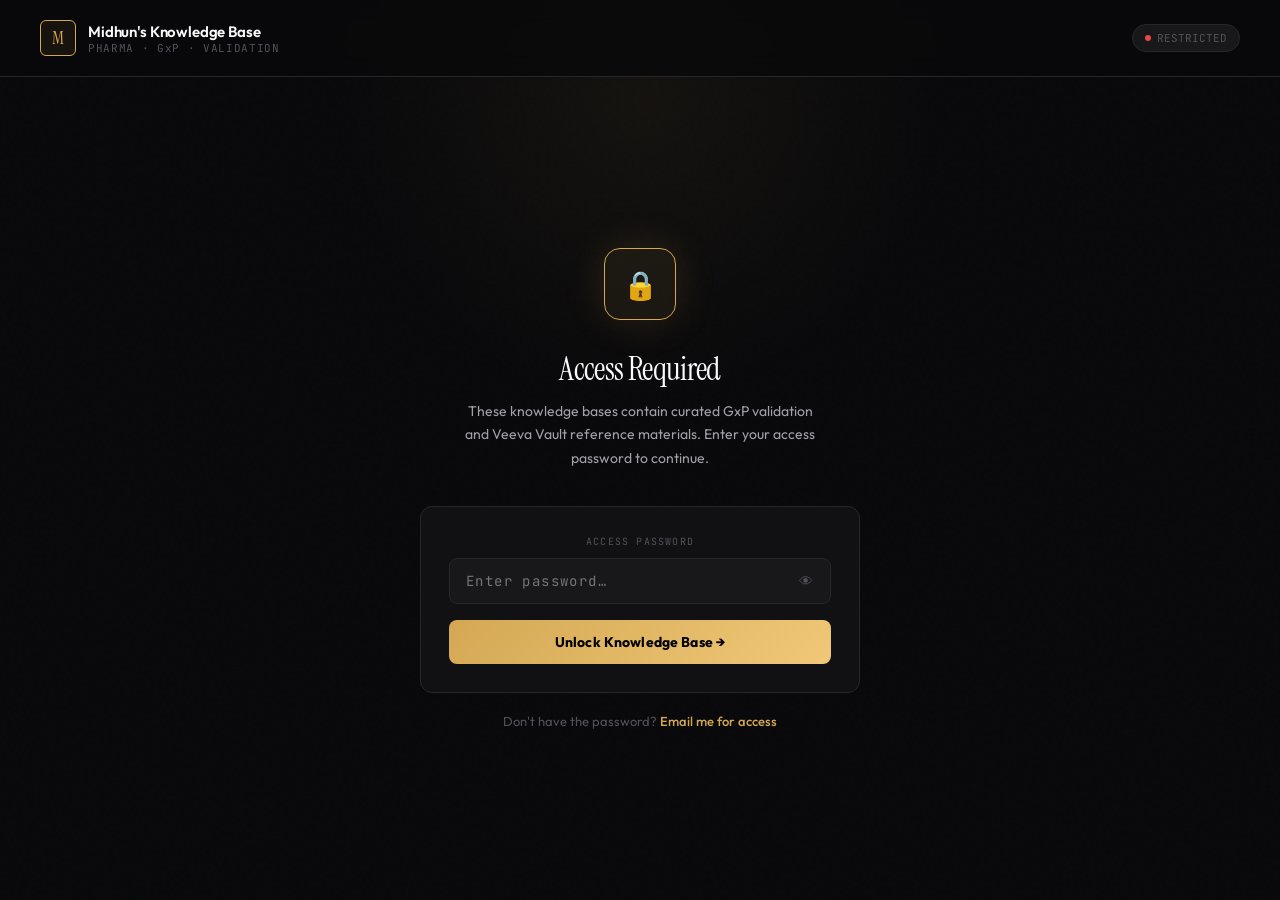
==== kb/index.html @ 3882cb17 "Add password-protected GxP Knowledge Base section" ====
<!DOCTYPE html>
<html lang="en">
<head>
<meta charset="UTF-8">
<meta name="viewport" content="width=device-width, initial-scale=1.0">
<title>Midhun's Knowledge Base</title>
<style>
  @import url('https://fonts.googleapis.com/css2?family=Instrument+Serif:ital@0;1&family=Outfit:wght@300;400;500;600;700&family=JetBrains+Mono:wght@300;400;500&display=swap');

  /* ─── TOKENS ─── */
  :root {
    --bg:        #09090b;
    --surface:   #111113;
    --surface2:  #18181b;
    --surface3:  #1f1f24;
    --border:    #27272a;
    --border2:   #3f3f46;
    --text:      #fafafa;
    --text2:     #a1a1aa;
    --text3:     #52525b;
    --gold:      #d4a853;
    --gold2:     #f0c878;
    --gold-bg:   rgba(212,168,83,0.07);
    --gold-glow: rgba(212,168,83,0.15);
    --red:       #ef4444;
    --green:     #22c55e;
    --r: 8px;
  }

  * { margin:0; padding:0; box-sizing:border-box; }

  html, body {
    min-height: 100vh;
    background: var(--bg);
    color: var(--text);
    font-family: 'Outfit', sans-serif;
  }

  /* ═══════════════════════════════
     NOISE OVERLAY
  ═══════════════════════════════ */
  body::before {
    content: '';
    position: fixed; inset: 0;
    background-image: url("data:image/svg+xml,%3Csvg viewBox='0 0 256 256' xmlns='http://www.w3.org/2000/svg'%3E%3Cfilter id='n'%3E%3CfeTurbulence type='fractalNoise' baseFrequency='0.9' numOctaves='4' stitchTiles='stitch'/%3E%3C/filter%3E%3Crect width='100%25' height='100%25' filter='url(%23n)' opacity='0.03'/%3E%3C/svg%3E");
    pointer-events: none;
    z-index: 0;
    opacity: 0.4;
  }

  /* ═══════════════════════════════
     RADIAL GLOW
  ═══════════════════════════════ */
  .glow-orb {
    position: fixed;
    width: 600px; height: 600px;
    border-radius: 50%;
    background: radial-gradient(circle, rgba(212,168,83,0.06) 0%, transparent 70%);
    top: -200px; left: 50%;
    transform: translateX(-50%);
    pointer-events: none;
    z-index: 0;
  }

  /* ═══════════════════════════════
     LAYOUT WRAPPER
  ═══════════════════════════════ */
  .page {
    position: relative;
    z-index: 1;
    min-height: 100vh;
    display: flex;
    flex-direction: column;
  }

  /* ═══════════════════════════════
     HEADER
  ═══════════════════════════════ */
  header {
    border-bottom: 1px solid var(--border);
    padding: 20px 40px;
    display: flex;
    align-items: center;
    justify-content: space-between;
    background: rgba(9,9,11,0.8);
    backdrop-filter: blur(12px);
    position: sticky; top: 0;
    z-index: 50;
  }

  .logo {
    display: flex;
    align-items: center;
    gap: 12px;
  }

  .logo-mark {
    width: 36px; height: 36px;
    border: 1.5px solid var(--gold);
    border-radius: 6px;
    display: flex;
    align-items: center;
    justify-content: center;
    font-family: 'Instrument Serif', serif;
    font-size: 18px;
    color: var(--gold);
    background: var(--gold-bg);
  }

  .logo-text {
    font-size: 15px;
    font-weight: 600;
    color: var(--text);
    letter-spacing: -0.01em;
  }

  .logo-sub {
    font-size: 11px;
    color: var(--text3);
    font-family: 'JetBrains Mono', monospace;
    letter-spacing: 0.06em;
  }

  .header-badge {
    display: flex;
    align-items: center;
    gap: 6px;
    font-family: 'JetBrains Mono', monospace;
    font-size: 11px;
    color: var(--text3);
    background: var(--surface2);
    border: 1px solid var(--border);
    padding: 6px 12px;
    border-radius: 99px;
  }

  .lock-dot {
    width: 6px; height: 6px;
    border-radius: 50%;
    background: var(--red);
    transition: background 0.3s;
  }

  .lock-dot.unlocked { background: var(--green); }

  /* ═══════════════════════════════
     HERO / LOCK GATE
  ═══════════════════════════════ */
  .gate-wrapper {
    flex: 1;
    display: flex;
    flex-direction: column;
    align-items: center;
    justify-content: center;
    padding: 60px 24px;
  }

  /* ─── LOCK GATE (shown when locked) ─── */
  #lockGate {
    display: flex;
    flex-direction: column;
    align-items: center;
    text-align: center;
    max-width: 440px;
    width: 100%;
    animation: fadeIn 0.5s ease both;
  }

  @keyframes fadeIn {
    from { opacity:0; transform: translateY(16px); }
    to   { opacity:1; transform: translateY(0); }
  }

  .lock-icon {
    width: 72px; height: 72px;
    border: 1.5px solid var(--gold);
    border-radius: 16px;
    background: var(--gold-bg);
    display: flex;
    align-items: center;
    justify-content: center;
    font-size: 28px;
    margin-bottom: 28px;
    box-shadow: 0 0 40px var(--gold-glow);
    animation: pulse 3s ease-in-out infinite;
  }

  @keyframes pulse {
    0%,100% { box-shadow: 0 0 30px var(--gold-glow); }
    50%      { box-shadow: 0 0 60px rgba(212,168,83,0.25); }
  }

  .gate-title {
    font-family: 'Instrument Serif', serif;
    font-size: 32px;
    font-weight: 400;
    letter-spacing: -0.02em;
    margin-bottom: 10px;
    color: var(--text);
  }

  .gate-subtitle {
    font-size: 14px;
    color: var(--text2);
    line-height: 1.65;
    margin-bottom: 36px;
    max-width: 360px;
  }

  /* ─── Password form ─── */
  .pw-form {
    width: 100%;
    background: var(--surface);
    border: 1px solid var(--border);
    border-radius: 12px;
    padding: 28px;
    display: flex;
    flex-direction: column;
    gap: 16px;
  }

  .pw-label {
    font-family: 'JetBrains Mono', monospace;
    font-size: 10px;
    letter-spacing: 0.12em;
    color: var(--text3);
    text-transform: uppercase;
    margin-bottom: -6px;
  }

  .pw-input-wrap {
    position: relative;
    display: flex;
    align-items: center;
  }

  .pw-input {
    width: 100%;
    background: var(--surface2);
    border: 1.5px solid var(--border);
    border-radius: 8px;
    padding: 13px 48px 13px 16px;
    color: var(--text);
    font-family: 'JetBrains Mono', monospace;
    font-size: 14px;
    letter-spacing: 0.1em;
    outline: none;
    transition: border-color 0.2s, box-shadow 0.2s;
  }

  .pw-input:focus {
    border-color: var(--gold);
    box-shadow: 0 0 0 3px rgba(212,168,83,0.1);
  }

  .pw-input.error {
    border-color: var(--red);
    box-shadow: 0 0 0 3px rgba(239,68,68,0.1);
    animation: shake 0.4s ease;
  }

  @keyframes shake {
    0%,100% { transform: translateX(0); }
    20%      { transform: translateX(-6px); }
    40%      { transform: translateX(6px); }
    60%      { transform: translateX(-4px); }
    80%      { transform: translateX(4px); }
  }

  .pw-toggle {
    position: absolute;
    right: 14px;
    background: none;
    border: none;
    color: var(--text3);
    cursor: pointer;
    font-size: 14px;
    transition: color 0.15s;
    padding: 4px;
  }
  .pw-toggle:hover { color: var(--text2); }

  .pw-error-msg {
    font-size: 12.5px;
    color: var(--red);
    display: none;
    align-items: center;
    gap: 6px;
  }
  .pw-error-msg.show { display: flex; }

  .btn-unlock {
    background: linear-gradient(135deg, var(--gold), var(--gold2));
    color: #000;
    border: none;
    border-radius: 8px;
    padding: 13px 20px;
    font-family: 'Outfit', sans-serif;
    font-size: 14px;
    font-weight: 700;
    cursor: pointer;
    transition: opacity 0.15s, transform 0.15s;
    letter-spacing: 0.01em;
  }

  .btn-unlock:hover { opacity: 0.92; transform: translateY(-1px); }
  .btn-unlock:active { transform: translateY(0); }

  .access-request {
    text-align: center;
    margin-top: 20px;
    font-size: 13px;
    color: var(--text3);
  }

  .access-request a {
    color: var(--gold);
    text-decoration: none;
    font-weight: 500;
    transition: color 0.15s;
  }
  .access-request a:hover { color: var(--gold2); }

  /* ═══════════════════════════════
     KB CONTENT (shown when unlocked)
  ═══════════════════════════════ */
  #kbContent {
    display: none;
    width: 100%;
    max-width: 900px;
    margin: 0 auto;
    padding: 60px 24px 80px;
    animation: fadeIn 0.5s ease both;
  }

  .kb-header {
    text-align: center;
    margin-bottom: 56px;
  }

  .kb-eyebrow {
    font-family: 'JetBrains Mono', monospace;
    font-size: 10px;
    letter-spacing: 0.18em;
    color: var(--gold);
    text-transform: uppercase;
    margin-bottom: 12px;
  }

  .kb-title {
    font-family: 'Instrument Serif', serif;
    font-size: 40px;
    font-weight: 400;
    letter-spacing: -0.03em;
    color: var(--text);
    margin-bottom: 14px;
    line-height: 1.1;
  }

  .kb-desc {
    font-size: 15px;
    color: var(--text2);
    max-width: 520px;
    margin: 0 auto;
    line-height: 1.65;
  }

  /* ─── KB Cards ─── */
  .kb-grid {
    display: grid;
    grid-template-columns: repeat(auto-fill, minmax(380px, 1fr));
    gap: 24px;
  }

  .kb-card {
    background: var(--surface);
    border: 1px solid var(--border);
    border-radius: 12px;
    overflow: hidden;
    transition: border-color 0.2s, transform 0.2s, box-shadow 0.2s;
    text-decoration: none;
    color: inherit;
    display: block;
    position: relative;
  }

  .kb-card:hover {
    border-color: var(--gold);
    transform: translateY(-3px);
    box-shadow: 0 16px 48px rgba(0,0,0,0.4), 0 0 0 1px var(--gold);
  }

  .kb-card::before {
    content: '';
    position: absolute;
    inset: 0;
    background: linear-gradient(135deg, var(--gold-glow), transparent 60%);
    opacity: 0;
    transition: opacity 0.2s;
    pointer-events: none;
  }
  .kb-card:hover::before { opacity: 1; }

  .card-top {
    padding: 28px 28px 20px;
    border-bottom: 1px solid var(--border);
  }

  .card-icon {
    width: 48px; height: 48px;
    border-radius: 10px;
    display: flex;
    align-items: center;
    justify-content: center;
    font-size: 22px;
    margin-bottom: 18px;
  }

  .card-icon-1 { background: rgba(34,197,94,0.1); border: 1px solid rgba(34,197,94,0.2); }
  .card-icon-2 { background: rgba(99,102,241,0.1); border: 1px solid rgba(99,102,241,0.2); }

  .card-tag {
    font-family: 'JetBrains Mono', monospace;
    font-size: 9.5px;
    letter-spacing: 0.12em;
    text-transform: uppercase;
    margin-bottom: 8px;
    color: var(--text3);
  }

  .card-title {
    font-family: 'Instrument Serif', serif;
    font-size: 22px;
    font-weight: 400;
    letter-spacing: -0.02em;
    color: var(--text);
    line-height: 1.25;
    margin-bottom: 10px;
  }

  .card-desc {
    font-size: 13.5px;
    color: var(--text2);
    line-height: 1.6;
  }

  .card-bottom {
    padding: 18px 28px;
    display: flex;
    align-items: center;
    justify-content: space-between;
    gap: 12px;
  }

  .card-meta {
    display: flex;
    gap: 14px;
    flex-wrap: wrap;
  }

  .meta-item {
    display: flex;
    align-items: center;
    gap: 5px;
    font-size: 11.5px;
    color: var(--text3);
    font-family: 'JetBrains Mono', monospace;
  }

  .meta-item svg { flex-shrink: 0; }

  .card-cta {
    display: flex;
    align-items: center;
    gap: 6px;
    font-size: 13px;
    font-weight: 600;
    color: var(--gold);
    white-space: nowrap;
    transition: gap 0.15s;
  }
  .kb-card:hover .card-cta { gap: 10px; }

  /* ─── Tags row ─── */
  .tag-row {
    display: flex;
    flex-wrap: wrap;
    gap: 6px;
    padding: 0 28px 20px;
  }

  .tag {
    font-size: 11px;
    font-family: 'JetBrains Mono', monospace;
    padding: 3px 9px;
    border-radius: 4px;
    background: var(--surface2);
    border: 1px solid var(--border);
    color: var(--text3);
  }

  /* ─── Access revoked banner ─── */
  .revoke-bar {
    display: flex;
    align-items: center;
    justify-content: space-between;
    gap: 16px;
    background: var(--surface);
    border: 1px solid var(--border);
    border-radius: 10px;
    padding: 14px 20px;
    margin-bottom: 40px;
    flex-wrap: wrap;
  }

  .revoke-bar-text {
    font-size: 13px;
    color: var(--text2);
    display: flex;
    align-items: center;
    gap: 8px;
  }

  .btn-lock {
    font-family: 'Outfit', sans-serif;
    font-size: 12px;
    font-weight: 600;
    padding: 7px 16px;
    border-radius: 6px;
    border: 1px solid var(--border2);
    background: var(--surface2);
    color: var(--text2);
    cursor: pointer;
    transition: all 0.15s;
  }
  .btn-lock:hover { background: var(--surface3); color: var(--text); border-color: var(--text3); }

  /* ─── Footer ─── */
  .kb-footer {
    text-align: center;
    margin-top: 60px;
    padding-top: 32px;
    border-top: 1px solid var(--border);
    font-size: 12px;
    color: var(--text3);
    font-family: 'JetBrains Mono', monospace;
    line-height: 1.8;
  }

  .kb-footer a { color: var(--gold); text-decoration: none; }
  .kb-footer a:hover { color: var(--gold2); }

  /* ═══════════════════════════════
     SUCCESS FLASH
  ═══════════════════════════════ */
  .toast {
    position: fixed;
    bottom: 28px; right: 28px;
    background: var(--surface);
    border: 1px solid var(--green);
    border-radius: 10px;
    padding: 14px 20px;
    font-size: 13.5px;
    color: var(--text);
    display: flex;
    align-items: center;
    gap: 10px;
    transform: translateY(80px);
    opacity: 0;
    transition: all 0.35s cubic-bezier(0.175, 0.885, 0.32, 1.275);
    z-index: 999;
    box-shadow: 0 8px 32px rgba(0,0,0,0.5);
  }
  .toast.show { transform: translateY(0); opacity: 1; }
  .toast-icon { font-size: 16px; }

  /* ─── Responsive ─── */
  @media (max-width: 600px) {
    header { padding: 16px 20px; }
    .gate-wrapper { padding: 40px 16px; }
    .kb-title { font-size: 30px; }
    .kb-grid { grid-template-columns: 1fr; }
    #kbContent { padding: 40px 16px 60px; }
  }
</style>
</head>
<body>

<div class="glow-orb"></div>

<div class="page">

  <!-- HEADER -->
  <header>
    <div class="logo">
      <div class="logo-mark">M</div>
      <div>
        <div class="logo-text">Midhun's Knowledge Base</div>
        <div class="logo-sub">PHARMA · GxP · VALIDATION</div>
      </div>
    </div>
    <div class="header-badge">
      <div class="lock-dot" id="lockDot"></div>
      <span id="lockStatus">RESTRICTED</span>
    </div>
  </header>

  <!-- GATE WRAPPER -->
  <div class="gate-wrapper">

    <!-- ── LOCK GATE ── -->
    <div id="lockGate">
      <div class="lock-icon">🔒</div>
      <div class="gate-title">Access Required</div>
      <div class="gate-subtitle">
        These knowledge bases contain curated GxP validation and Veeva Vault reference materials. Enter your access password to continue.
      </div>

      <div class="pw-form">
        <div class="pw-label">Access Password</div>
        <div class="pw-input-wrap">
          <input
            class="pw-input"
            id="pwInput"
            type="password"
            placeholder="Enter password…"
            autocomplete="off"
            onkeydown="if(event.key==='Enter') checkPassword()"
          />
          <button class="pw-toggle" onclick="togglePw()" title="Show/hide password">👁</button>
        </div>
        <div class="pw-error-msg" id="pwError">
          <span>✕</span>
          <span>Incorrect password. Request access below.</span>
        </div>
        <button class="btn-unlock" onclick="checkPassword()">Unlock Knowledge Base →</button>
      </div>

      <div class="access-request">
        Don't have the password?
        <!-- ✏️ CHANGE THIS EMAIL ADDRESS -->
        <a href="mailto:midhunkrothapalli@yahoo.com?subject=KB%20Access%20Request&body=Hi%20Midhun%2C%0A%0AI'd%20like%20to%20request%20access%20to%20your%20GxP%20Knowledge%20Base.%0A%0AMy%20name%3A%20%0AMy%20company%2Frole%3A%20%0AReason%20for%20access%3A%0A%0AThank%20you!">
          Email me for access
        </a>
      </div>
    </div>

    <!-- ── KB CONTENT (hidden until unlocked) ── -->
    <div id="kbContent">

      <div class="revoke-bar">
        <div class="revoke-bar-text">
          <span style="color:var(--green)">✓</span>
          Access granted · Session active
        </div>
        <button class="btn-lock" onclick="lockVault()">🔒 Lock Session</button>
      </div>

      <div class="kb-header">
        <div class="kb-eyebrow">Knowledge Base · GxP · Pharma Validation</div>
        <div class="kb-title">Pharma Systems<br>Reference Library</div>
        <div class="kb-desc">
          Curated reference materials covering GxP system validation lifecycle, Veeva QMS &amp; RIM administration, and regulatory compliance frameworks.
        </div>
      </div>

      <div class="kb-grid">

        <!-- CARD 1 — GxP Lifecycle -->
        <a class="kb-card" href="gxp_lifecycle_guide.html" target="_blank">
          <div class="card-top">
            <div class="card-icon card-icon-1">📋</div>
            <div class="card-tag">KB-001 · GxP · CSV · GAMP 5</div>
            <div class="card-title">GxP System Lifecycle<br>Reference Guide</div>
            <div class="card-desc">
              Complete walkthrough of onboarding, validating, enhancing, and maintaining a GxP-regulated computer system — from System Impact Assessment through decommissioning.
            </div>
          </div>
          <div class="tag-row">
            <span class="tag">IQ / OQ / PQ</span>
            <span class="tag">Change Control</span>
            <span class="tag">21 CFR Part 11</span>
            <span class="tag">ALCOA+</span>
            <span class="tag">Periodic Review</span>
            <span class="tag">RTM</span>
          </div>
          <div class="card-bottom">
            <div class="card-meta">
              <div class="meta-item">
                <svg width="11" height="11" fill="none" stroke="currentColor" stroke-width="2" viewBox="0 0 24 24"><path d="M4 6h16M4 12h16M4 18h10"/></svg>
                12 Sections
              </div>
              <div class="meta-item">
                <svg width="11" height="11" fill="none" stroke="currentColor" stroke-width="2" viewBox="0 0 24 24"><circle cx="12" cy="12" r="10"/><path d="M12 6v6l4 2"/></svg>
                ~20 min read
              </div>
            </div>
            <div class="card-cta">Open KB <span>→</span></div>
          </div>
        </a>

        <!-- CARD 2 — Veeva QMS/RIM Q&A -->
        <a class="kb-card" href="veeva_qms_rim_qa.html" target="_blank">
          <div class="card-top">
            <div class="card-icon card-icon-2">🏛️</div>
            <div class="card-tag">KB-002 · Veeva · QMS · RIM</div>
            <div class="card-title">Veeva Vault QMS &amp; RIM<br>Interview Prep Q&amp;A</div>
            <div class="card-desc">
              32 deep technical and process-level questions &amp; answers at Admin and Validation Lead levels — covering both Vault QMS and Vault RIM modules.
            </div>
          </div>
          <div class="tag-row">
            <span class="tag">Vault QMS</span>
            <span class="tag">Vault RIM</span>
            <span class="tag">eCTD Publishing</span>
            <span class="tag">E-Sig</span>
            <span class="tag">Lifecycle Config</span>
            <span class="tag">CSV Strategy</span>
          </div>
          <div class="card-bottom">
            <div class="card-meta">
              <div class="meta-item">
                <svg width="11" height="11" fill="none" stroke="currentColor" stroke-width="2" viewBox="0 0 24 24"><path d="M8 6h13M8 12h13M8 18h13M3 6h.01M3 12h.01M3 18h.01"/></svg>
                32 Q&amp;As
              </div>
              <div class="meta-item">
                <svg width="11" height="11" fill="none" stroke="currentColor" stroke-width="2" viewBox="0 0 24 24"><circle cx="12" cy="12" r="10"/><path d="M12 6v6l4 2"/></svg>
                ~35 min read
              </div>
            </div>
            <div class="card-cta">Open KB <span>→</span></div>
          </div>
        </a>

      </div><!-- /kb-grid -->

      <div class="kb-footer">
        <div>Maintained by Midhun · Pharma Systems &amp; Validation</div>
        <div style="margin-top:6px">
          Questions or access requests →
          <!-- ✏️ CHANGE THIS EMAIL ADDRESS -->
          <a href="mailto:YOUR_EMAIL@example.com">YOUR_EMAIL@example.com</a>
        </div>
      </div>

    </div><!-- /kbContent -->

  </div><!-- /gate-wrapper -->

</div><!-- /page -->

<!-- TOAST -->
<div class="toast" id="toast">
  <span class="toast-icon">✅</span>
  <span>Access granted. Welcome!</span>
</div>

<script>
  // ─────────────────────────────────────
  // ✏️  SET YOUR PASSWORD HERE
  // ─────────────────────────────────────
  const ACCESS_PASSWORD = 'Cantuseeme@9';
  // ─────────────────────────────────────

  const SESSION_KEY = 'kb_unlocked';

  function checkPassword() {
    const input = document.getElementById('pwInput');
    const val = input.value.trim();

    if (val === ACCESS_PASSWORD) {
      sessionStorage.setItem(SESSION_KEY, '1');
      unlockVault();
    } else {
      input.classList.add('error');
      document.getElementById('pwError').classList.add('show');
      input.value = '';
      setTimeout(() => input.classList.remove('error'), 600);
    }
  }

  function unlockVault() {
    document.getElementById('lockGate').style.display = 'none';
    document.getElementById('kbContent').style.display = 'block';
    document.getElementById('lockDot').classList.add('unlocked');
    document.getElementById('lockStatus').textContent = 'UNLOCKED';

    // Toast
    const t = document.getElementById('toast');
    t.classList.add('show');
    setTimeout(() => t.classList.remove('show'), 3500);
  }

  function lockVault() {
    sessionStorage.removeItem(SESSION_KEY);
    document.getElementById('lockGate').style.display = 'flex';
    document.getElementById('kbContent').style.display = 'none';
    document.getElementById('lockDot').classList.remove('unlocked');
    document.getElementById('lockStatus').textContent = 'RESTRICTED';
    document.getElementById('pwInput').value = '';
    document.getElementById('pwError').classList.remove('show');

    // Scroll to top
    window.scrollTo({ top: 0, behavior: 'smooth' });
  }

  function togglePw() {
    const el = document.getElementById('pwInput');
    el.type = el.type === 'password' ? 'text' : 'password';
  }

  // Auto-unlock if session is still active (same tab session)
  window.addEventListener('DOMContentLoaded', () => {
    if (sessionStorage.getItem(SESSION_KEY) === '1') {
      unlockVault();
    }
  });
</script>

</body>
</html>
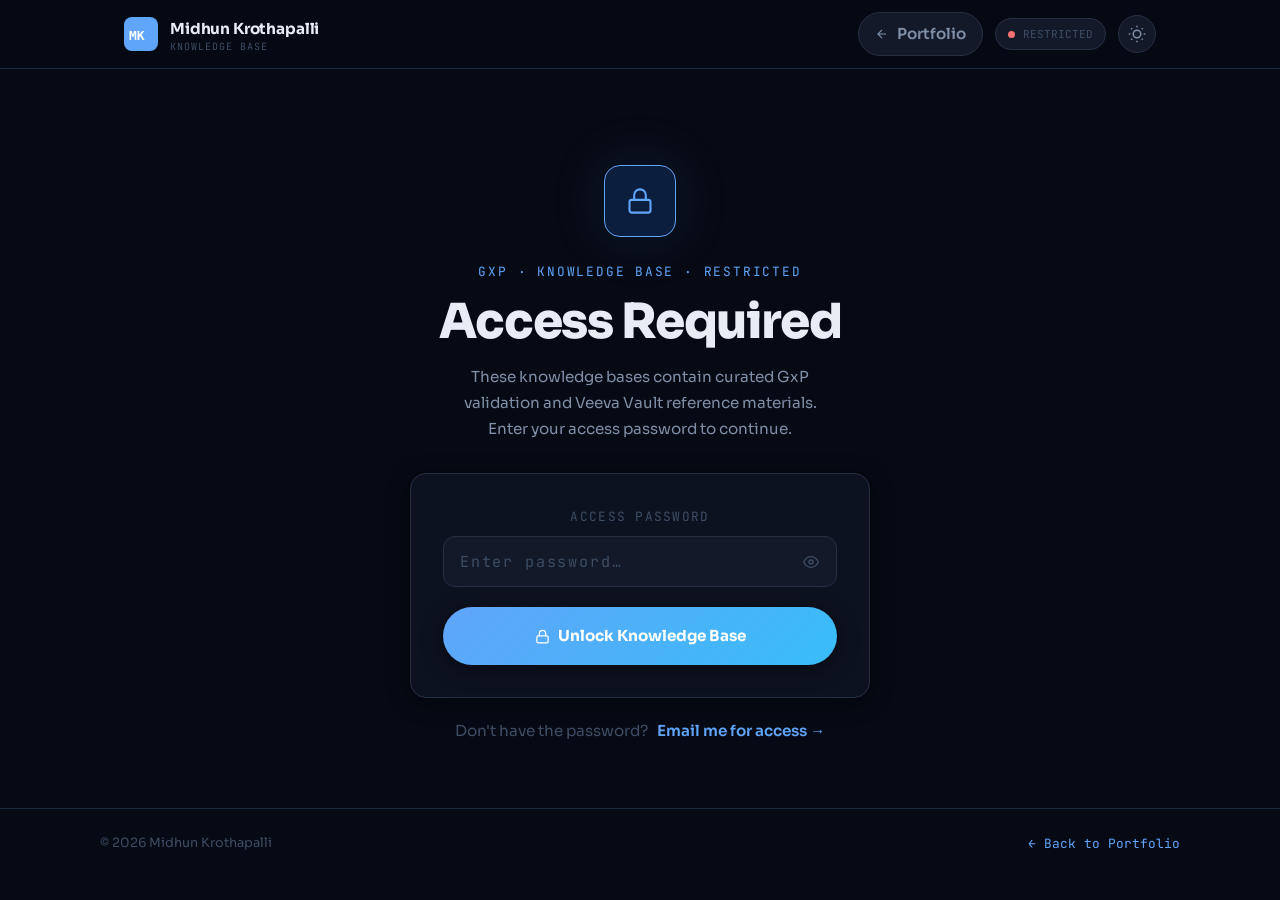
==== commit 585fb60e: "Fix KB portal theme — matches portfolio light/dark" ====
--- a/kb/index.html
+++ b/kb/index.html
@@ -1,781 +1,692 @@
 <!DOCTYPE html>
-<html lang="en">
+<html lang="en" data-theme="dark">
 <head>
-<meta charset="UTF-8">
-<meta name="viewport" content="width=device-width, initial-scale=1.0">
-<title>Midhun's Knowledge Base</title>
+<meta charset="UTF-8" />
+<meta name="viewport" content="width=device-width, initial-scale=1.0" />
+<title>Knowledge Base — Midhun Krothapalli</title>
+<link rel="preconnect" href="https://fonts.googleapis.com">
+<link rel="preconnect" href="https://fonts.gstatic.com" crossorigin>
+<link href="https://fonts.googleapis.com/css2?family=JetBrains+Mono:wght@400;500;600;700&family=Sora:wght@300;400;500;600;700;800&display=swap" rel="stylesheet">
 <style>
-  @import url('https://fonts.googleapis.com/css2?family=Instrument+Serif:ital@0;1&family=Outfit:wght@300;400;500;600;700&family=JetBrains+Mono:wght@300;400;500&display=swap');
-
-  /* ─── TOKENS ─── */
-  :root {
-    --bg:        #09090b;
-    --surface:   #111113;
-    --surface2:  #18181b;
-    --surface3:  #1f1f24;
-    --border:    #27272a;
-    --border2:   #3f3f46;
-    --text:      #fafafa;
-    --text2:     #a1a1aa;
-    --text3:     #52525b;
-    --gold:      #d4a853;
-    --gold2:     #f0c878;
-    --gold-bg:   rgba(212,168,83,0.07);
-    --gold-glow: rgba(212,168,83,0.15);
-    --red:       #ef4444;
-    --green:     #22c55e;
-    --r: 8px;
+
+/* ══════════════════════════════════════════════════════
+   EXACT TOKENS FROM PORTFOLIO style.css
+   ══════════════════════════════════════════════════════ */
+:root, [data-theme="light"] {
+  --color-bg:               #f8f9fc;
+  --color-surface:          #ffffff;
+  --color-surface-2:        #f1f3f8;
+  --color-surface-offset:   #e8ebf2;
+  --color-border:           #c8cdd9;
+  --color-border-subtle:    #d4d8e4;
+  --color-text:             #111827;
+  --color-text-muted:       #5b6478;
+  --color-text-faint:       #9ba5b8;
+  --color-primary:          #2563eb;
+  --color-primary-2:        #0ea5e9;
+  --color-primary-hover:    #1d4ed8;
+  --color-primary-highlight:#dbeafe;
+  --color-primary-glow:     rgba(37,99,235,0.14);
+  --color-accent:           #10b981;
+  --color-danger:           #ef4444;
+  --color-success:          #22c55e;
+  --gradient-accent:        linear-gradient(135deg, #2563eb, #0ea5e9);
+  --shadow-sm:  0 1px 3px rgba(0,0,0,0.05), 0 1px 2px rgba(0,0,0,0.03);
+  --shadow-md:  0 4px 20px rgba(0,0,0,0.07), 0 2px 8px rgba(0,0,0,0.04);
+  --shadow-lg:  0 16px 48px rgba(0,0,0,0.09), 0 4px 14px rgba(0,0,0,0.05);
+  --shadow-glow:0 0 50px rgba(37,99,235,0.18);
+  --font-body:  'Sora', 'Helvetica Neue', sans-serif;
+  --font-mono:  'JetBrains Mono', 'Fira Code', monospace;
+  --text-xs:    clamp(0.75rem,  0.7rem  + 0.25vw, 0.8rem);
+  --text-sm:    clamp(0.85rem,  0.8rem  + 0.3vw,  0.95rem);
+  --text-base:  clamp(0.95rem,  0.9rem  + 0.25vw, 1.05rem);
+  --text-lg:    clamp(1.1rem,   1rem    + 0.65vw, 1.4rem);
+  --text-xl:    clamp(1.4rem,   1.1rem  + 1.2vw,  2.1rem);
+  --text-2xl:   clamp(1.9rem,   1.1rem  + 2.4vw,  3.2rem);
+  --radius-sm:  0.375rem; --radius-md: 0.5rem;
+  --radius-lg:  0.75rem;  --radius-xl: 1rem;
+  --radius-2xl: 1.5rem;   --radius-full: 9999px;
+  --space-1:0.25rem; --space-2:0.5rem;  --space-3:0.75rem;
+  --space-4:1rem;    --space-5:1.25rem; --space-6:1.5rem;
+  --space-8:2rem;    --space-10:2.5rem; --space-12:3rem;
+  --space-16:4rem;
+  --transition: 200ms cubic-bezier(0.16, 1, 0.3, 1);
+}
+
+[data-theme="dark"] {
+  --color-bg:               #060a14;
+  --color-surface:          #0d1220;
+  --color-surface-2:        #131929;
+  --color-surface-offset:   #182033;
+  --color-border:           #253045;
+  --color-border-subtle:    #1e2a40;
+  --color-text:             #e8edf5;
+  --color-text-muted:       #7f8fa8;
+  --color-text-faint:       #3d4d65;
+  --color-primary:          #60a5fa;
+  --color-primary-2:        #38bdf8;
+  --color-primary-hover:    #93c5fd;
+  --color-primary-highlight:#0c1e3d;
+  --color-primary-glow:     rgba(96,165,250,0.12);
+  --color-accent:           #34d399;
+  --color-danger:           #f87171;
+  --color-success:          #4ade80;
+  --gradient-accent:        linear-gradient(135deg, #60a5fa, #38bdf8);
+  --shadow-sm:  0 1px 3px rgba(0,0,0,0.4);
+  --shadow-md:  0 4px 20px rgba(0,0,0,0.5);
+  --shadow-lg:  0 16px 48px rgba(0,0,0,0.6);
+  --shadow-glow:0 0 60px rgba(96,165,250,0.12);
+}
+
+@media (prefers-color-scheme: dark) {
+  :root:not([data-theme]) {
+    --color-bg:#060a14; --color-surface:#0d1220; --color-surface-2:#131929;
+    --color-border:#253045; --color-border-subtle:#1e2a40;
+    --color-text:#e8edf5; --color-text-muted:#7f8fa8; --color-text-faint:#3d4d65;
+    --color-primary:#60a5fa; --color-primary-2:#38bdf8; --color-primary-hover:#93c5fd;
+    --color-primary-highlight:#0c1e3d; --color-primary-glow:rgba(96,165,250,0.12);
+    --color-accent:#34d399; --color-danger:#f87171; --color-success:#4ade80;
+    --gradient-accent:linear-gradient(135deg,#60a5fa,#38bdf8);
+    --shadow-glow:0 0 60px rgba(96,165,250,0.12);
   }
-
-  * { margin:0; padding:0; box-sizing:border-box; }
-
-  html, body {
-    min-height: 100vh;
-    background: var(--bg);
-    color: var(--text);
-    font-family: 'Outfit', sans-serif;
-  }
-
-  /* ═══════════════════════════════
-     NOISE OVERLAY
-  ═══════════════════════════════ */
-  body::before {
-    content: '';
-    position: fixed; inset: 0;
-    background-image: url("data:image/svg+xml,%3Csvg viewBox='0 0 256 256' xmlns='http://www.w3.org/2000/svg'%3E%3Cfilter id='n'%3E%3CfeTurbulence type='fractalNoise' baseFrequency='0.9' numOctaves='4' stitchTiles='stitch'/%3E%3C/filter%3E%3Crect width='100%25' height='100%25' filter='url(%23n)' opacity='0.03'/%3E%3C/svg%3E");
-    pointer-events: none;
-    z-index: 0;
-    opacity: 0.4;
-  }
-
-  /* ═══════════════════════════════
-     RADIAL GLOW
-  ═══════════════════════════════ */
-  .glow-orb {
-    position: fixed;
-    width: 600px; height: 600px;
-    border-radius: 50%;
-    background: radial-gradient(circle, rgba(212,168,83,0.06) 0%, transparent 70%);
-    top: -200px; left: 50%;
-    transform: translateX(-50%);
-    pointer-events: none;
-    z-index: 0;
-  }
-
-  /* ═══════════════════════════════
-     LAYOUT WRAPPER
-  ═══════════════════════════════ */
-  .page {
-    position: relative;
-    z-index: 1;
-    min-height: 100vh;
-    display: flex;
-    flex-direction: column;
-  }
-
-  /* ═══════════════════════════════
-     HEADER
-  ═══════════════════════════════ */
-  header {
-    border-bottom: 1px solid var(--border);
-    padding: 20px 40px;
-    display: flex;
-    align-items: center;
-    justify-content: space-between;
-    background: rgba(9,9,11,0.8);
-    backdrop-filter: blur(12px);
-    position: sticky; top: 0;
-    z-index: 50;
-  }
-
-  .logo {
-    display: flex;
-    align-items: center;
-    gap: 12px;
-  }
-
-  .logo-mark {
-    width: 36px; height: 36px;
-    border: 1.5px solid var(--gold);
-    border-radius: 6px;
-    display: flex;
-    align-items: center;
-    justify-content: center;
-    font-family: 'Instrument Serif', serif;
-    font-size: 18px;
-    color: var(--gold);
-    background: var(--gold-bg);
-  }
-
-  .logo-text {
-    font-size: 15px;
-    font-weight: 600;
-    color: var(--text);
-    letter-spacing: -0.01em;
-  }
-
-  .logo-sub {
-    font-size: 11px;
-    color: var(--text3);
-    font-family: 'JetBrains Mono', monospace;
-    letter-spacing: 0.06em;
-  }
-
-  .header-badge {
-    display: flex;
-    align-items: center;
-    gap: 6px;
-    font-family: 'JetBrains Mono', monospace;
-    font-size: 11px;
-    color: var(--text3);
-    background: var(--surface2);
-    border: 1px solid var(--border);
-    padding: 6px 12px;
-    border-radius: 99px;
-  }
-
-  .lock-dot {
-    width: 6px; height: 6px;
-    border-radius: 50%;
-    background: var(--red);
-    transition: background 0.3s;
-  }
-
-  .lock-dot.unlocked { background: var(--green); }
-
-  /* ═══════════════════════════════
-     HERO / LOCK GATE
-  ═══════════════════════════════ */
-  .gate-wrapper {
-    flex: 1;
-    display: flex;
-    flex-direction: column;
-    align-items: center;
-    justify-content: center;
-    padding: 60px 24px;
-  }
-
-  /* ─── LOCK GATE (shown when locked) ─── */
-  #lockGate {
-    display: flex;
-    flex-direction: column;
-    align-items: center;
-    text-align: center;
-    max-width: 440px;
-    width: 100%;
-    animation: fadeIn 0.5s ease both;
-  }
-
-  @keyframes fadeIn {
-    from { opacity:0; transform: translateY(16px); }
-    to   { opacity:1; transform: translateY(0); }
-  }
-
-  .lock-icon {
-    width: 72px; height: 72px;
-    border: 1.5px solid var(--gold);
-    border-radius: 16px;
-    background: var(--gold-bg);
-    display: flex;
-    align-items: center;
-    justify-content: center;
-    font-size: 28px;
-    margin-bottom: 28px;
-    box-shadow: 0 0 40px var(--gold-glow);
-    animation: pulse 3s ease-in-out infinite;
-  }
-
-  @keyframes pulse {
-    0%,100% { box-shadow: 0 0 30px var(--gold-glow); }
-    50%      { box-shadow: 0 0 60px rgba(212,168,83,0.25); }
-  }
-
-  .gate-title {
-    font-family: 'Instrument Serif', serif;
-    font-size: 32px;
-    font-weight: 400;
-    letter-spacing: -0.02em;
-    margin-bottom: 10px;
-    color: var(--text);
-  }
-
-  .gate-subtitle {
-    font-size: 14px;
-    color: var(--text2);
-    line-height: 1.65;
-    margin-bottom: 36px;
-    max-width: 360px;
-  }
-
-  /* ─── Password form ─── */
-  .pw-form {
-    width: 100%;
-    background: var(--surface);
-    border: 1px solid var(--border);
-    border-radius: 12px;
-    padding: 28px;
-    display: flex;
-    flex-direction: column;
-    gap: 16px;
-  }
-
-  .pw-label {
-    font-family: 'JetBrains Mono', monospace;
-    font-size: 10px;
-    letter-spacing: 0.12em;
-    color: var(--text3);
-    text-transform: uppercase;
-    margin-bottom: -6px;
-  }
-
-  .pw-input-wrap {
-    position: relative;
-    display: flex;
-    align-items: center;
-  }
-
-  .pw-input {
-    width: 100%;
-    background: var(--surface2);
-    border: 1.5px solid var(--border);
-    border-radius: 8px;
-    padding: 13px 48px 13px 16px;
-    color: var(--text);
-    font-family: 'JetBrains Mono', monospace;
-    font-size: 14px;
-    letter-spacing: 0.1em;
-    outline: none;
-    transition: border-color 0.2s, box-shadow 0.2s;
-  }
-
-  .pw-input:focus {
-    border-color: var(--gold);
-    box-shadow: 0 0 0 3px rgba(212,168,83,0.1);
-  }
-
-  .pw-input.error {
-    border-color: var(--red);
-    box-shadow: 0 0 0 3px rgba(239,68,68,0.1);
-    animation: shake 0.4s ease;
-  }
-
-  @keyframes shake {
-    0%,100% { transform: translateX(0); }
-    20%      { transform: translateX(-6px); }
-    40%      { transform: translateX(6px); }
-    60%      { transform: translateX(-4px); }
-    80%      { transform: translateX(4px); }
-  }
-
-  .pw-toggle {
-    position: absolute;
-    right: 14px;
-    background: none;
-    border: none;
-    color: var(--text3);
-    cursor: pointer;
-    font-size: 14px;
-    transition: color 0.15s;
-    padding: 4px;
-  }
-  .pw-toggle:hover { color: var(--text2); }
-
-  .pw-error-msg {
-    font-size: 12.5px;
-    color: var(--red);
-    display: none;
-    align-items: center;
-    gap: 6px;
-  }
-  .pw-error-msg.show { display: flex; }
-
-  .btn-unlock {
-    background: linear-gradient(135deg, var(--gold), var(--gold2));
-    color: #000;
-    border: none;
-    border-radius: 8px;
-    padding: 13px 20px;
-    font-family: 'Outfit', sans-serif;
-    font-size: 14px;
-    font-weight: 700;
-    cursor: pointer;
-    transition: opacity 0.15s, transform 0.15s;
-    letter-spacing: 0.01em;
-  }
-
-  .btn-unlock:hover { opacity: 0.92; transform: translateY(-1px); }
-  .btn-unlock:active { transform: translateY(0); }
-
-  .access-request {
-    text-align: center;
-    margin-top: 20px;
-    font-size: 13px;
-    color: var(--text3);
-  }
-
-  .access-request a {
-    color: var(--gold);
-    text-decoration: none;
-    font-weight: 500;
-    transition: color 0.15s;
-  }
-  .access-request a:hover { color: var(--gold2); }
-
-  /* ═══════════════════════════════
-     KB CONTENT (shown when unlocked)
-  ═══════════════════════════════ */
-  #kbContent {
-    display: none;
-    width: 100%;
-    max-width: 900px;
-    margin: 0 auto;
-    padding: 60px 24px 80px;
-    animation: fadeIn 0.5s ease both;
-  }
-
-  .kb-header {
-    text-align: center;
-    margin-bottom: 56px;
-  }
-
-  .kb-eyebrow {
-    font-family: 'JetBrains Mono', monospace;
-    font-size: 10px;
-    letter-spacing: 0.18em;
-    color: var(--gold);
-    text-transform: uppercase;
-    margin-bottom: 12px;
-  }
-
-  .kb-title {
-    font-family: 'Instrument Serif', serif;
-    font-size: 40px;
-    font-weight: 400;
-    letter-spacing: -0.03em;
-    color: var(--text);
-    margin-bottom: 14px;
-    line-height: 1.1;
-  }
-
-  .kb-desc {
-    font-size: 15px;
-    color: var(--text2);
-    max-width: 520px;
-    margin: 0 auto;
-    line-height: 1.65;
-  }
-
-  /* ─── KB Cards ─── */
-  .kb-grid {
-    display: grid;
-    grid-template-columns: repeat(auto-fill, minmax(380px, 1fr));
-    gap: 24px;
-  }
-
-  .kb-card {
-    background: var(--surface);
-    border: 1px solid var(--border);
-    border-radius: 12px;
-    overflow: hidden;
-    transition: border-color 0.2s, transform 0.2s, box-shadow 0.2s;
-    text-decoration: none;
-    color: inherit;
-    display: block;
-    position: relative;
-  }
-
-  .kb-card:hover {
-    border-color: var(--gold);
-    transform: translateY(-3px);
-    box-shadow: 0 16px 48px rgba(0,0,0,0.4), 0 0 0 1px var(--gold);
-  }
-
-  .kb-card::before {
-    content: '';
-    position: absolute;
-    inset: 0;
-    background: linear-gradient(135deg, var(--gold-glow), transparent 60%);
-    opacity: 0;
-    transition: opacity 0.2s;
-    pointer-events: none;
-  }
-  .kb-card:hover::before { opacity: 1; }
-
-  .card-top {
-    padding: 28px 28px 20px;
-    border-bottom: 1px solid var(--border);
-  }
-
-  .card-icon {
-    width: 48px; height: 48px;
-    border-radius: 10px;
-    display: flex;
-    align-items: center;
-    justify-content: center;
-    font-size: 22px;
-    margin-bottom: 18px;
-  }
-
-  .card-icon-1 { background: rgba(34,197,94,0.1); border: 1px solid rgba(34,197,94,0.2); }
-  .card-icon-2 { background: rgba(99,102,241,0.1); border: 1px solid rgba(99,102,241,0.2); }
-
-  .card-tag {
-    font-family: 'JetBrains Mono', monospace;
-    font-size: 9.5px;
-    letter-spacing: 0.12em;
-    text-transform: uppercase;
-    margin-bottom: 8px;
-    color: var(--text3);
-  }
-
-  .card-title {
-    font-family: 'Instrument Serif', serif;
-    font-size: 22px;
-    font-weight: 400;
-    letter-spacing: -0.02em;
-    color: var(--text);
-    line-height: 1.25;
-    margin-bottom: 10px;
-  }
-
-  .card-desc {
-    font-size: 13.5px;
-    color: var(--text2);
-    line-height: 1.6;
-  }
-
-  .card-bottom {
-    padding: 18px 28px;
-    display: flex;
-    align-items: center;
-    justify-content: space-between;
-    gap: 12px;
-  }
-
-  .card-meta {
-    display: flex;
-    gap: 14px;
-    flex-wrap: wrap;
-  }
-
-  .meta-item {
-    display: flex;
-    align-items: center;
-    gap: 5px;
-    font-size: 11.5px;
-    color: var(--text3);
-    font-family: 'JetBrains Mono', monospace;
-  }
-
-  .meta-item svg { flex-shrink: 0; }
-
-  .card-cta {
-    display: flex;
-    align-items: center;
-    gap: 6px;
-    font-size: 13px;
-    font-weight: 600;
-    color: var(--gold);
-    white-space: nowrap;
-    transition: gap 0.15s;
-  }
-  .kb-card:hover .card-cta { gap: 10px; }
-
-  /* ─── Tags row ─── */
-  .tag-row {
-    display: flex;
-    flex-wrap: wrap;
-    gap: 6px;
-    padding: 0 28px 20px;
-  }
-
-  .tag {
-    font-size: 11px;
-    font-family: 'JetBrains Mono', monospace;
-    padding: 3px 9px;
-    border-radius: 4px;
-    background: var(--surface2);
-    border: 1px solid var(--border);
-    color: var(--text3);
-  }
-
-  /* ─── Access revoked banner ─── */
-  .revoke-bar {
-    display: flex;
-    align-items: center;
-    justify-content: space-between;
-    gap: 16px;
-    background: var(--surface);
-    border: 1px solid var(--border);
-    border-radius: 10px;
-    padding: 14px 20px;
-    margin-bottom: 40px;
-    flex-wrap: wrap;
-  }
-
-  .revoke-bar-text {
-    font-size: 13px;
-    color: var(--text2);
-    display: flex;
-    align-items: center;
-    gap: 8px;
-  }
-
-  .btn-lock {
-    font-family: 'Outfit', sans-serif;
-    font-size: 12px;
-    font-weight: 600;
-    padding: 7px 16px;
-    border-radius: 6px;
-    border: 1px solid var(--border2);
-    background: var(--surface2);
-    color: var(--text2);
-    cursor: pointer;
-    transition: all 0.15s;
-  }
-  .btn-lock:hover { background: var(--surface3); color: var(--text); border-color: var(--text3); }
-
-  /* ─── Footer ─── */
-  .kb-footer {
-    text-align: center;
-    margin-top: 60px;
-    padding-top: 32px;
-    border-top: 1px solid var(--border);
-    font-size: 12px;
-    color: var(--text3);
-    font-family: 'JetBrains Mono', monospace;
-    line-height: 1.8;
-  }
-
-  .kb-footer a { color: var(--gold); text-decoration: none; }
-  .kb-footer a:hover { color: var(--gold2); }
-
-  /* ═══════════════════════════════
-     SUCCESS FLASH
-  ═══════════════════════════════ */
-  .toast {
-    position: fixed;
-    bottom: 28px; right: 28px;
-    background: var(--surface);
-    border: 1px solid var(--green);
-    border-radius: 10px;
-    padding: 14px 20px;
-    font-size: 13.5px;
-    color: var(--text);
-    display: flex;
-    align-items: center;
-    gap: 10px;
-    transform: translateY(80px);
-    opacity: 0;
-    transition: all 0.35s cubic-bezier(0.175, 0.885, 0.32, 1.275);
-    z-index: 999;
-    box-shadow: 0 8px 32px rgba(0,0,0,0.5);
-  }
-  .toast.show { transform: translateY(0); opacity: 1; }
-  .toast-icon { font-size: 16px; }
-
-  /* ─── Responsive ─── */
-  @media (max-width: 600px) {
-    header { padding: 16px 20px; }
-    .gate-wrapper { padding: 40px 16px; }
-    .kb-title { font-size: 30px; }
-    .kb-grid { grid-template-columns: 1fr; }
-    #kbContent { padding: 40px 16px 60px; }
-  }
+}
+
+/* ══ RESET ══ */
+*, *::before, *::after { box-sizing: border-box; margin: 0; padding: 0; }
+html { scroll-behavior: smooth; -webkit-font-smoothing: antialiased; }
+body {
+  font-family: var(--font-body);
+  font-size: var(--text-base);
+  color: var(--color-text);
+  background: var(--color-bg);
+  line-height: 1.7;
+  min-height: 100vh;
+  transition: background var(--transition), color var(--transition);
+}
+a { color: inherit; text-decoration: none; }
+button { cursor: pointer; background: none; border: none; font: inherit; color: inherit; }
+img, svg { display: block; max-width: 100%; }
+.mono { font-family: var(--font-mono); }
+
+/* ══ PROGRESS BAR ══ */
+.progress-bar {
+  position: fixed; top: 0; left: 0; height: 2px; width: 0;
+  background: var(--gradient-accent); z-index: 1000;
+  transition: width 0.1s linear;
+}
+
+/* ══ HEADER ══ */
+.site-header {
+  position: sticky; top: 0; z-index: 100;
+  background: rgba(248,249,252,0.88);
+  backdrop-filter: blur(16px) saturate(180%);
+  border-bottom: 1px solid var(--color-border-subtle);
+  transition: background var(--transition), box-shadow var(--transition);
+}
+[data-theme="dark"] .site-header { background: rgba(6,10,20,0.88); }
+.site-header.scrolled { box-shadow: var(--shadow-md); }
+
+.header-inner {
+  max-width: 1080px; margin-inline: auto;
+  padding-inline: var(--space-6);
+  height: 68px;
+  display: flex; align-items: center; justify-content: space-between;
+  gap: var(--space-6);
+}
+
+.logo {
+  display: flex; align-items: center; gap: var(--space-3);
+  text-decoration: none; color: inherit; flex-shrink: 0;
+}
+.logo-text { font-size: var(--text-sm); font-weight: 700; letter-spacing: -0.01em; }
+.logo-sub  { font-family: var(--font-mono); font-size: 10px; letter-spacing: 0.1em; color: var(--color-text-faint); line-height: 1; margin-top: 1px; }
+
+.header-actions { display: flex; align-items: center; gap: var(--space-3); }
+
+.back-btn {
+  display: flex; align-items: center; gap: var(--space-2);
+  font-size: var(--text-sm); font-weight: 600;
+  color: var(--color-text-muted);
+  padding: var(--space-2) var(--space-4);
+  border-radius: var(--radius-full);
+  border: 1px solid var(--color-border);
+  background: var(--color-surface-2);
+  transition: all var(--transition);
+}
+.back-btn:hover { color: var(--color-text); border-color: var(--color-primary); background: var(--color-primary-highlight); }
+
+.lock-badge {
+  display: flex; align-items: center; gap: var(--space-2);
+  font-family: var(--font-mono); font-size: 11px;
+  color: var(--color-text-faint);
+  background: var(--color-surface-2);
+  border: 1px solid var(--color-border);
+  padding: 6px 12px; border-radius: var(--radius-full);
+}
+.lock-dot { width: 7px; height: 7px; border-radius: 50%; background: var(--color-danger); transition: background 0.3s; flex-shrink: 0; }
+.lock-dot.unlocked { background: var(--color-success); }
+
+.theme-toggle {
+  width: 38px; height: 38px; border-radius: var(--radius-full);
+  border: 1px solid var(--color-border);
+  background: var(--color-surface-2);
+  color: var(--color-text-muted);
+  display: flex; align-items: center; justify-content: center;
+  transition: all var(--transition);
+}
+.theme-toggle:hover { background: var(--color-primary-highlight); border-color: var(--color-primary); color: var(--color-primary); }
+
+/* ══ PAGE BODY ══ */
+.page-body {
+  max-width: 1080px; margin-inline: auto;
+  padding-inline: var(--space-6);
+  padding-block: var(--space-16);
+}
+
+/* ══ GATE ══ */
+#lockGate {
+  display: flex; flex-direction: column; align-items: center;
+  text-align: center; max-width: 460px;
+  margin-inline: auto; padding-top: var(--space-8);
+  animation: fadeUp 0.5s ease both;
+}
+@keyframes fadeUp { from { opacity:0; transform:translateY(16px); } to { opacity:1; transform:translateY(0); } }
+
+.section-label {
+  font-family: var(--font-mono); font-size: var(--text-xs);
+  letter-spacing: 0.14em; text-transform: uppercase;
+  color: var(--color-primary); margin-bottom: var(--space-3);
+}
+
+.gate-icon {
+  width: 72px; height: 72px; border-radius: var(--radius-xl);
+  background: var(--color-primary-highlight);
+  border: 1px solid var(--color-primary); color: var(--color-primary);
+  display: flex; align-items: center; justify-content: center;
+  margin: 0 auto var(--space-6); box-shadow: var(--shadow-glow);
+  animation: breathe 3s ease-in-out infinite;
+}
+@keyframes breathe {
+  0%,100% { box-shadow: var(--shadow-glow); }
+  50%      { box-shadow: var(--shadow-glow), 0 0 0 8px var(--color-primary-glow); }
+}
+
+.gate-title {
+  font-size: var(--text-2xl); font-weight: 800; letter-spacing: -0.03em;
+  line-height: 1.1; color: var(--color-text); margin-bottom: var(--space-4);
+}
+.gate-sub {
+  font-size: var(--text-sm); color: var(--color-text-muted);
+  line-height: 1.7; margin-bottom: var(--space-8); max-width: 380px;
+}
+
+.pw-card {
+  width: 100%; background: var(--color-surface);
+  border: 1px solid var(--color-border); border-radius: var(--radius-xl);
+  padding: var(--space-8); box-shadow: var(--shadow-md);
+  display: flex; flex-direction: column; gap: var(--space-5);
+}
+
+.pw-field-label {
+  font-family: var(--font-mono); font-size: var(--text-xs);
+  letter-spacing: 0.1em; text-transform: uppercase;
+  color: var(--color-text-faint); margin-bottom: var(--space-2);
+}
+
+.pw-input-wrap { position: relative; display: flex; align-items: center; }
+
+.pw-input {
+  width: 100%; font-family: var(--font-mono); font-size: var(--text-sm);
+  letter-spacing: 0.12em; color: var(--color-text);
+  background: var(--color-surface-2); border: 1.5px solid var(--color-border);
+  border-radius: var(--radius-lg); padding: 14px 48px 14px 16px; outline: none;
+  transition: border-color var(--transition), box-shadow var(--transition);
+}
+.pw-input::placeholder { color: var(--color-text-faint); }
+.pw-input:focus { border-color: var(--color-primary); box-shadow: 0 0 0 3px var(--color-primary-glow); }
+.pw-input.error {
+  border-color: var(--color-danger); box-shadow: 0 0 0 3px rgba(239,68,68,0.12);
+  animation: shake 0.38s ease;
+}
+@keyframes shake {
+  0%,100% { transform:translateX(0); } 20% { transform:translateX(-6px); }
+  40% { transform:translateX(6px); } 60% { transform:translateX(-4px); } 80% { transform:translateX(4px); }
+}
+
+.pw-toggle {
+  position: absolute; right: 14px; color: var(--color-text-faint);
+  padding: 4px; line-height: 1; transition: color var(--transition);
+}
+.pw-toggle:hover { color: var(--color-text-muted); }
+
+.pw-error {
+  display: none; align-items: center; gap: var(--space-2);
+  font-size: var(--text-xs); color: var(--color-danger);
+  font-family: var(--font-mono);
+}
+.pw-error.show { display: flex; }
+
+.btn-primary {
+  display: inline-flex; align-items: center; justify-content: center;
+  gap: var(--space-2); padding: var(--space-4) var(--space-6);
+  background: var(--gradient-accent); color: #fff;
+  font-family: var(--font-body); font-size: var(--text-sm); font-weight: 700;
+  border-radius: var(--radius-full); border: none; box-shadow: var(--shadow-md);
+  transition: opacity var(--transition), transform var(--transition), box-shadow var(--transition);
+  width: 100%; cursor: pointer;
+}
+.btn-primary:hover { opacity: 0.92; transform: translateY(-1px); box-shadow: var(--shadow-glow), var(--shadow-md); }
+.btn-primary:active { transform: translateY(0); }
+
+.access-note {
+  text-align: center; margin-top: var(--space-5);
+  font-size: var(--text-sm); color: var(--color-text-faint);
+}
+.access-note a { color: var(--color-primary); font-weight: 600; transition: color var(--transition); }
+.access-note a:hover { color: var(--color-primary-hover); }
+
+/* ══ KB CONTENT ══ */
+#kbContent { display: none; animation: fadeUp 0.45s ease both; }
+
+.session-bar {
+  display: flex; align-items: center; justify-content: space-between;
+  gap: var(--space-4); flex-wrap: wrap;
+  background: var(--color-surface); border: 1px solid var(--color-border);
+  border-radius: var(--radius-xl); padding: var(--space-4) var(--space-6);
+  margin-bottom: var(--space-12);
+}
+.session-bar-left {
+  display: flex; align-items: center; gap: var(--space-3);
+  font-size: var(--text-sm); color: var(--color-text-muted);
+}
+.session-bar-left svg { color: var(--color-success); flex-shrink: 0; }
+
+.btn-ghost {
+  display: inline-flex; align-items: center; gap: var(--space-2);
+  padding: var(--space-2) var(--space-5);
+  font-size: var(--text-sm); font-weight: 600;
+  color: var(--color-text-muted); border: 1px solid var(--color-border);
+  border-radius: var(--radius-full); background: transparent;
+  transition: all var(--transition);
+}
+.btn-ghost:hover { color: var(--color-text); border-color: var(--color-text-muted); background: var(--color-surface-2); }
+
+.kb-section-label {
+  font-family: var(--font-mono); font-size: var(--text-xs);
+  letter-spacing: 0.14em; text-transform: uppercase;
+  color: var(--color-primary); margin-bottom: var(--space-3);
+}
+.kb-heading {
+  font-size: var(--text-2xl); font-weight: 800; letter-spacing: -0.03em;
+  line-height: 1.15; color: var(--color-text); margin-bottom: var(--space-4);
+}
+.kb-subtext {
+  font-size: var(--text-base); color: var(--color-text-muted);
+  line-height: 1.7; max-width: 580px; margin-bottom: var(--space-10);
+}
+
+.kb-grid {
+  display: grid;
+  grid-template-columns: repeat(auto-fill, minmax(400px, 1fr));
+  gap: var(--space-6); margin-bottom: var(--space-10);
+}
+
+.kb-card {
+  display: flex; flex-direction: column;
+  background: var(--color-surface); border: 1px solid var(--color-border);
+  border-radius: var(--radius-xl); overflow: hidden;
+  text-decoration: none; color: inherit;
+  transition: border-color var(--transition), transform var(--transition), box-shadow var(--transition);
+  position: relative;
+}
+.kb-card::before {
+  content: ''; position: absolute; inset: 0;
+  background: linear-gradient(135deg, var(--color-primary-glow), transparent 65%);
+  opacity: 0; transition: opacity var(--transition); pointer-events: none;
+}
+.kb-card:hover { border-color: var(--color-primary); transform: translateY(-4px); box-shadow: var(--shadow-glow), var(--shadow-lg); }
+.kb-card:hover::before { opacity: 1; }
+
+.card-body { padding: var(--space-6) var(--space-6) var(--space-5); flex: 1; }
+
+.card-icon-wrap {
+  width: 52px; height: 52px; border-radius: var(--radius-lg);
+  display: flex; align-items: center; justify-content: center; margin-bottom: var(--space-5);
+}
+.icon-green { background: rgba(16,185,129,0.1); border: 1px solid rgba(16,185,129,0.22); color: var(--color-accent); }
+[data-theme="dark"] .icon-green { background: rgba(52,211,153,0.1); border-color: rgba(52,211,153,0.22); }
+.icon-blue  { background: var(--color-primary-highlight); border: 1px solid var(--color-primary-glow); color: var(--color-primary); }
+
+.card-tag { font-family: var(--font-mono); font-size: var(--text-xs); letter-spacing: 0.08em; color: var(--color-text-faint); text-transform: uppercase; margin-bottom: var(--space-2); }
+.card-title { font-size: var(--text-lg); font-weight: 700; letter-spacing: -0.02em; line-height: 1.3; color: var(--color-text); margin-bottom: var(--space-3); }
+.card-desc  { font-size: var(--text-sm); color: var(--color-text-muted); line-height: 1.7; margin-bottom: var(--space-5); }
+
+.chip-row { display: flex; flex-wrap: wrap; gap: var(--space-2); }
+.chip {
+  font-family: var(--font-mono); font-size: var(--text-xs);
+  padding: 4px 10px; border-radius: var(--radius-full);
+  background: var(--color-surface-2); border: 1px solid var(--color-border);
+  color: var(--color-text-muted);
+  transition: border-color var(--transition), color var(--transition);
+}
+.kb-card:hover .chip { border-color: var(--color-primary-glow); color: var(--color-text); }
+
+.card-footer {
+  padding: var(--space-4) var(--space-6);
+  border-top: 1px solid var(--color-border-subtle);
+  display: flex; align-items: center; justify-content: space-between; gap: var(--space-4);
+}
+.card-meta { display: flex; gap: var(--space-5); flex-wrap: wrap; }
+.meta-item {
+  display: flex; align-items: center; gap: var(--space-2);
+  font-family: var(--font-mono); font-size: var(--text-xs); color: var(--color-text-faint);
+}
+.card-cta {
+  display: flex; align-items: center; gap: var(--space-2);
+  font-size: var(--text-sm); font-weight: 700; color: var(--color-primary);
+  white-space: nowrap; transition: gap var(--transition);
+}
+.kb-card:hover .card-cta { gap: var(--space-3); }
+
+.lock-note {
+  display: flex; align-items: center; gap: var(--space-3);
+  font-size: var(--text-sm); color: var(--color-text-faint); font-family: var(--font-mono);
+}
+.lock-note a { color: var(--color-primary); font-weight: 600; transition: color var(--transition); }
+.lock-note a:hover { color: var(--color-primary-hover); }
+
+/* ══ FOOTER ══ */
+.site-footer { border-top: 1px solid var(--color-border-subtle); padding: var(--space-6); }
+.footer-inner {
+  max-width: 1080px; margin-inline: auto;
+  display: flex; align-items: center; justify-content: space-between;
+  gap: var(--space-4); flex-wrap: wrap;
+}
+.footer-text { font-size: var(--text-xs); color: var(--color-text-faint); }
+.footer-text a { color: var(--color-primary); transition: color var(--transition); }
+.footer-text a:hover { color: var(--color-primary-hover); }
+
+/* ══ TOAST ══ */
+.toast {
+  position: fixed; bottom: var(--space-6); right: var(--space-6);
+  background: var(--color-surface); border: 1px solid var(--color-success);
+  border-radius: var(--radius-xl); padding: var(--space-4) var(--space-5);
+  font-size: var(--text-sm); color: var(--color-text);
+  display: flex; align-items: center; gap: var(--space-3);
+  box-shadow: var(--shadow-lg); z-index: 999;
+  transform: translateY(80px); opacity: 0;
+  transition: all 0.35s cubic-bezier(0.175, 0.885, 0.32, 1.275);
+}
+.toast.show { transform: translateY(0); opacity: 1; }
+.toast-icon { color: var(--color-success); flex-shrink: 0; }
+
+/* ══ RESPONSIVE ══ */
+@media (max-width: 640px) {
+  .header-inner { padding-inline: var(--space-4); height: 60px; }
+  .back-btn span { display: none; }
+  .page-body { padding-inline: var(--space-4); padding-block: var(--space-10); }
+  .kb-grid { grid-template-columns: 1fr; }
+  .pw-card { padding: var(--space-6); }
+  .session-bar { flex-direction: column; align-items: flex-start; }
+  .footer-inner { flex-direction: column; text-align: center; }
+  .lock-badge { display: none; }
+}
 </style>
 </head>
 <body>
 
-<div class="glow-orb"></div>
-
-<div class="page">
-
-  <!-- HEADER -->
-  <header>
-    <div class="logo">
-      <div class="logo-mark">M</div>
+<div class="progress-bar" id="progressBar"></div>
+
+<!-- ══ HEADER ══ -->
+<header class="site-header" id="siteHeader">
+  <div class="header-inner">
+    <a href="../index.html" class="logo">
+      <svg width="34" height="34" viewBox="0 0 34 34" fill="none" aria-label="MK Logo">
+        <rect width="34" height="34" rx="8" fill="url(#lgKB)"/>
+        <defs>
+          <linearGradient id="lgKB" x1="0" y1="0" x2="34" y2="34">
+            <stop offset="0%" stop-color="var(--color-primary)"/>
+            <stop offset="100%" stop-color="var(--color-primary-2)"/>
+          </linearGradient>
+        </defs>
+        <text x="5" y="23" font-family="monospace" font-weight="900" font-size="13" fill="white">MK</text>
+      </svg>
       <div>
-        <div class="logo-text">Midhun's Knowledge Base</div>
-        <div class="logo-sub">PHARMA · GxP · VALIDATION</div>
+        <div class="logo-text">Midhun Krothapalli</div>
+        <div class="logo-sub mono">KNOWLEDGE BASE</div>
       </div>
+    </a>
+
+    <div class="header-actions">
+      <a href="../index.html" class="back-btn">
+        <svg width="14" height="14" viewBox="0 0 24 24" fill="none" stroke="currentColor" stroke-width="2"><path d="M19 12H5M12 19l-7-7 7-7"/></svg>
+        <span>Portfolio</span>
+      </a>
+      <div class="lock-badge mono">
+        <div class="lock-dot" id="lockDot"></div>
+        <span id="lockStatus">RESTRICTED</span>
+      </div>
+      <button class="theme-toggle" id="themeToggle" aria-label="Switch to light mode">
+        <svg width="18" height="18" viewBox="0 0 24 24" fill="none" stroke="currentColor" stroke-width="2"><path d="M21 12.79A9 9 0 1 1 11.21 3 7 7 0 0 0 21 12.79z"/></svg>
+      </button>
     </div>
-    <div class="header-badge">
-      <div class="lock-dot" id="lockDot"></div>
-      <span id="lockStatus">RESTRICTED</span>
+  </div>
+</header>
+
+<!-- ══ MAIN ══ -->
+<main class="page-body">
+
+  <!-- LOCK GATE -->
+  <div id="lockGate">
+    <div class="gate-icon">
+      <svg width="28" height="28" viewBox="0 0 24 24" fill="none" stroke="currentColor" stroke-width="1.8">
+        <rect x="3" y="11" width="18" height="11" rx="2" ry="2"/>
+        <path d="M7 11V7a5 5 0 0 1 10 0v4"/>
+      </svg>
     </div>
-  </header>
-
-  <!-- GATE WRAPPER -->
-  <div class="gate-wrapper">
-
-    <!-- ── LOCK GATE ── -->
-    <div id="lockGate">
-      <div class="lock-icon">🔒</div>
-      <div class="gate-title">Access Required</div>
-      <div class="gate-subtitle">
-        These knowledge bases contain curated GxP validation and Veeva Vault reference materials. Enter your access password to continue.
-      </div>
-
-      <div class="pw-form">
-        <div class="pw-label">Access Password</div>
+    <div class="section-label mono">GxP · Knowledge Base · Restricted</div>
+    <h1 class="gate-title">Access Required</h1>
+    <p class="gate-sub">These knowledge bases contain curated GxP validation and Veeva Vault reference materials. Enter your access password to continue.</p>
+
+    <div class="pw-card">
+      <div>
+        <div class="pw-field-label mono">Access Password</div>
         <div class="pw-input-wrap">
-          <input
-            class="pw-input"
-            id="pwInput"
-            type="password"
-            placeholder="Enter password…"
-            autocomplete="off"
-            onkeydown="if(event.key==='Enter') checkPassword()"
-          />
-          <button class="pw-toggle" onclick="togglePw()" title="Show/hide password">👁</button>
+          <input id="pwInput" class="pw-input mono" type="password"
+            placeholder="Enter password…" autocomplete="off"
+            onkeydown="if(event.key==='Enter') checkPassword()" />
+          <button class="pw-toggle" onclick="togglePw()" aria-label="Show/hide password">
+            <svg width="16" height="16" viewBox="0 0 24 24" fill="none" stroke="currentColor" stroke-width="2"><path d="M1 12s4-8 11-8 11 8 11 8-4 8-11 8-11-8-11-8z"/><circle cx="12" cy="12" r="3"/></svg>
+          </button>
         </div>
-        <div class="pw-error-msg" id="pwError">
-          <span>✕</span>
-          <span>Incorrect password. Request access below.</span>
-        </div>
-        <button class="btn-unlock" onclick="checkPassword()">Unlock Knowledge Base →</button>
-      </div>
-
-      <div class="access-request">
-        Don't have the password?
-        <!-- ✏️ CHANGE THIS EMAIL ADDRESS -->
-        <a href="mailto:midhunkrothapalli@yahoo.com?subject=KB%20Access%20Request&body=Hi%20Midhun%2C%0A%0AI'd%20like%20to%20request%20access%20to%20your%20GxP%20Knowledge%20Base.%0A%0AMy%20name%3A%20%0AMy%20company%2Frole%3A%20%0AReason%20for%20access%3A%0A%0AThank%20you!">
-          Email me for access
-        </a>
-      </div>
-    </div>
-
-    <!-- ── KB CONTENT (hidden until unlocked) ── -->
-    <div id="kbContent">
-
-      <div class="revoke-bar">
-        <div class="revoke-bar-text">
-          <span style="color:var(--green)">✓</span>
-          Access granted · Session active
-        </div>
-        <button class="btn-lock" onclick="lockVault()">🔒 Lock Session</button>
-      </div>
-
-      <div class="kb-header">
-        <div class="kb-eyebrow">Knowledge Base · GxP · Pharma Validation</div>
-        <div class="kb-title">Pharma Systems<br>Reference Library</div>
-        <div class="kb-desc">
-          Curated reference materials covering GxP system validation lifecycle, Veeva QMS &amp; RIM administration, and regulatory compliance frameworks.
+        <div class="pw-error mono" id="pwError">
+          <svg width="12" height="12" viewBox="0 0 24 24" fill="none" stroke="currentColor" stroke-width="2.5"><circle cx="12" cy="12" r="10"/><line x1="15" y1="9" x2="9" y2="15"/><line x1="9" y1="9" x2="15" y2="15"/></svg>
+          Incorrect password — request access below
         </div>
       </div>
-
-      <div class="kb-grid">
-
-        <!-- CARD 1 — GxP Lifecycle -->
-        <a class="kb-card" href="gxp_lifecycle_guide.html" target="_blank">
-          <div class="card-top">
-            <div class="card-icon card-icon-1">📋</div>
-            <div class="card-tag">KB-001 · GxP · CSV · GAMP 5</div>
-            <div class="card-title">GxP System Lifecycle<br>Reference Guide</div>
-            <div class="card-desc">
-              Complete walkthrough of onboarding, validating, enhancing, and maintaining a GxP-regulated computer system — from System Impact Assessment through decommissioning.
+      <button class="btn-primary" onclick="checkPassword()">
+        <svg width="15" height="15" viewBox="0 0 24 24" fill="none" stroke="currentColor" stroke-width="2"><rect x="3" y="11" width="18" height="11" rx="2"/><path d="M7 11V7a5 5 0 0 1 10 0v4"/></svg>
+        Unlock Knowledge Base
+      </button>
+    </div>
+
+    <p class="access-note">
+      Don't have the password? &nbsp;
+      <a href="mailto:Midhunkrothapalli@yahoo.com?subject=KB%20Access%20Request&body=Hi%20Midhun%2C%0A%0AI'd%20like%20to%20request%20access%20to%20your%20GxP%20Knowledge%20Base.%0A%0AMy%20name%3A%20%0AMy%20role%20%2F%20company%3A%20%0AReason%20for%20access%3A%0A%0AThank%20you!">
+        Email me for access →
+      </a>
+    </p>
+  </div>
+
+  <!-- KB CONTENT -->
+  <div id="kbContent">
+
+    <div class="session-bar">
+      <div class="session-bar-left">
+        <svg width="16" height="16" viewBox="0 0 24 24" fill="none" stroke="currentColor" stroke-width="2"><polyline points="20 6 9 17 4 12"/></svg>
+        Access granted &nbsp;·&nbsp; Session active
+      </div>
+      <button class="btn-ghost" onclick="lockVault()">
+        <svg width="13" height="13" viewBox="0 0 24 24" fill="none" stroke="currentColor" stroke-width="2"><rect x="3" y="11" width="18" height="11" rx="2"/><path d="M7 11V7a5 5 0 0 1 10 0v4"/></svg>
+        Lock Session
+      </button>
+    </div>
+
+    <div class="kb-section-label mono">05 — KNOWLEDGE BASE</div>
+    <h2 class="kb-heading">GxP Reference Library</h2>
+    <p class="kb-subtext">Curated reference materials covering GxP system validation lifecycle, Veeva Vault QMS &amp; RIM administration, and regulatory compliance frameworks.</p>
+
+    <div class="kb-grid">
+
+      <!-- Card 1 -->
+      <a class="kb-card" href="gxp_lifecycle_guide.html" target="_blank" rel="noopener noreferrer">
+        <div class="card-body">
+          <div class="card-icon-wrap icon-green">
+            <svg width="24" height="24" viewBox="0 0 24 24" fill="none" stroke="currentColor" stroke-width="1.8"><path d="M14 2H6a2 2 0 0 0-2 2v16a2 2 0 0 0 2 2h12a2 2 0 0 0 2-2V8z"/><polyline points="14,2 14,8 20,8"/><line x1="16" y1="13" x2="8" y2="13"/><line x1="16" y1="17" x2="8" y2="17"/></svg>
+          </div>
+          <div class="card-tag mono">KB-001 · GxP · CSV · GAMP 5</div>
+          <div class="card-title">GxP System Lifecycle<br>Reference Guide</div>
+          <div class="card-desc">Complete walkthrough of onboarding, validating, enhancing, and maintaining a GxP-regulated computer system — from System Impact Assessment through decommissioning.</div>
+          <div class="chip-row">
+            <span class="chip">IQ / OQ / PQ</span>
+            <span class="chip">Change Control</span>
+            <span class="chip">21 CFR Part 11</span>
+            <span class="chip">ALCOA+</span>
+            <span class="chip">RTM</span>
+          </div>
+        </div>
+        <div class="card-footer">
+          <div class="card-meta">
+            <div class="meta-item mono">
+              <svg width="11" height="11" viewBox="0 0 24 24" fill="none" stroke="currentColor" stroke-width="2"><path d="M4 6h16M4 12h16M4 18h10"/></svg>
+              12 Sections
+            </div>
+            <div class="meta-item mono">
+              <svg width="11" height="11" viewBox="0 0 24 24" fill="none" stroke="currentColor" stroke-width="2"><circle cx="12" cy="12" r="10"/><path d="M12 6v6l4 2"/></svg>
+              ~20 min read
             </div>
           </div>
-          <div class="tag-row">
-            <span class="tag">IQ / OQ / PQ</span>
-            <span class="tag">Change Control</span>
-            <span class="tag">21 CFR Part 11</span>
-            <span class="tag">ALCOA+</span>
-            <span class="tag">Periodic Review</span>
-            <span class="tag">RTM</span>
+          <div class="card-cta">
+            Open KB
+            <svg width="14" height="14" viewBox="0 0 24 24" fill="none" stroke="currentColor" stroke-width="2.5"><path d="M5 12h14M12 5l7 7-7 7"/></svg>
           </div>
-          <div class="card-bottom">
-            <div class="card-meta">
-              <div class="meta-item">
-                <svg width="11" height="11" fill="none" stroke="currentColor" stroke-width="2" viewBox="0 0 24 24"><path d="M4 6h16M4 12h16M4 18h10"/></svg>
-                12 Sections
-              </div>
-              <div class="meta-item">
-                <svg width="11" height="11" fill="none" stroke="currentColor" stroke-width="2" viewBox="0 0 24 24"><circle cx="12" cy="12" r="10"/><path d="M12 6v6l4 2"/></svg>
-                ~20 min read
-              </div>
+        </div>
+      </a>
+
+      <!-- Card 2 -->
+      <a class="kb-card" href="veeva_qms_rim_qa.html" target="_blank" rel="noopener noreferrer">
+        <div class="card-body">
+          <div class="card-icon-wrap icon-blue">
+            <svg width="24" height="24" viewBox="0 0 24 24" fill="none" stroke="currentColor" stroke-width="1.8"><rect x="3" y="3" width="18" height="18" rx="2"/><path d="M9 9h1v6H9M14 9h1v6h-1"/></svg>
+          </div>
+          <div class="card-tag mono">KB-002 · Veeva · QMS · RIM</div>
+          <div class="card-title">Veeva Vault QMS &amp; RIM<br>Q&amp;A Reference</div>
+          <div class="card-desc">32 deep technical and process-level questions at Admin &amp; Validation Lead level — covering Vault QMS workflows, RIM architecture, eCTD publishing, and CSV strategy.</div>
+          <div class="chip-row">
+            <span class="chip">Vault QMS</span>
+            <span class="chip">Vault RIM</span>
+            <span class="chip">eCTD</span>
+            <span class="chip">E-Sig</span>
+            <span class="chip">CSV</span>
+          </div>
+        </div>
+        <div class="card-footer">
+          <div class="card-meta">
+            <div class="meta-item mono">
+              <svg width="11" height="11" viewBox="0 0 24 24" fill="none" stroke="currentColor" stroke-width="2"><path d="M8 6h13M8 12h13M8 18h13M3 6h.01M3 12h.01M3 18h.01"/></svg>
+              32 Q&amp;As
             </div>
-            <div class="card-cta">Open KB <span>→</span></div>
-          </div>
-        </a>
-
-        <!-- CARD 2 — Veeva QMS/RIM Q&A -->
-        <a class="kb-card" href="veeva_qms_rim_qa.html" target="_blank">
-          <div class="card-top">
-            <div class="card-icon card-icon-2">🏛️</div>
-            <div class="card-tag">KB-002 · Veeva · QMS · RIM</div>
-            <div class="card-title">Veeva Vault QMS &amp; RIM<br>Interview Prep Q&amp;A</div>
-            <div class="card-desc">
-              32 deep technical and process-level questions &amp; answers at Admin and Validation Lead levels — covering both Vault QMS and Vault RIM modules.
+            <div class="meta-item mono">
+              <svg width="11" height="11" viewBox="0 0 24 24" fill="none" stroke="currentColor" stroke-width="2"><circle cx="12" cy="12" r="10"/><path d="M12 6v6l4 2"/></svg>
+              ~35 min read
             </div>
           </div>
-          <div class="tag-row">
-            <span class="tag">Vault QMS</span>
-            <span class="tag">Vault RIM</span>
-            <span class="tag">eCTD Publishing</span>
-            <span class="tag">E-Sig</span>
-            <span class="tag">Lifecycle Config</span>
-            <span class="tag">CSV Strategy</span>
+          <div class="card-cta">
+            Open KB
+            <svg width="14" height="14" viewBox="0 0 24 24" fill="none" stroke="currentColor" stroke-width="2.5"><path d="M5 12h14M12 5l7 7-7 7"/></svg>
           </div>
-          <div class="card-bottom">
-            <div class="card-meta">
-              <div class="meta-item">
-                <svg width="11" height="11" fill="none" stroke="currentColor" stroke-width="2" viewBox="0 0 24 24"><path d="M8 6h13M8 12h13M8 18h13M3 6h.01M3 12h.01M3 18h.01"/></svg>
-                32 Q&amp;As
-              </div>
-              <div class="meta-item">
-                <svg width="11" height="11" fill="none" stroke="currentColor" stroke-width="2" viewBox="0 0 24 24"><circle cx="12" cy="12" r="10"/><path d="M12 6v6l4 2"/></svg>
-                ~35 min read
-              </div>
-            </div>
-            <div class="card-cta">Open KB <span>→</span></div>
-          </div>
-        </a>
-
-      </div><!-- /kb-grid -->
-
-      <div class="kb-footer">
-        <div>Maintained by Midhun · Pharma Systems &amp; Validation</div>
-        <div style="margin-top:6px">
-          Questions or access requests →
-          <!-- ✏️ CHANGE THIS EMAIL ADDRESS -->
-          <a href="mailto:YOUR_EMAIL@example.com">YOUR_EMAIL@example.com</a>
         </div>
-      </div>
-
-    </div><!-- /kbContent -->
-
-  </div><!-- /gate-wrapper -->
-
-</div><!-- /page -->
+      </a>
+
+    </div>
+
+    <div class="lock-note mono">
+      <svg width="14" height="14" viewBox="0 0 24 24" fill="none" stroke="currentColor" stroke-width="2"><rect x="3" y="11" width="18" height="11" rx="2"/><path d="M7 11V7a5 5 0 0 1 10 0v4"/></svg>
+      Password protected &nbsp;·&nbsp;
+      <a href="mailto:Midhunkrothapalli@yahoo.com?subject=KB%20Access%20Request&body=Hi%20Midhun%2C%0A%0AI'd%20like%20to%20request%20access%20to%20your%20GxP%20Knowledge%20Base.%0A%0AMy%20name%3A%20%0AMy%20role%20%2F%20company%3A%20%0AReason%20for%20access%3A%0A%0AThank%20you!">
+        email me to request access
+      </a>
+    </div>
+
+  </div>
+</main>
+
+<!-- FOOTER -->
+<footer class="site-footer">
+  <div class="footer-inner">
+    <span class="footer-text">&copy; 2026 Midhun Krothapalli</span>
+    <span class="footer-text mono"><a href="../index.html">← Back to Portfolio</a></span>
+  </div>
+</footer>
 
 <!-- TOAST -->
 <div class="toast" id="toast">
-  <span class="toast-icon">✅</span>
-  <span>Access granted. Welcome!</span>
+  <span class="toast-icon">
+    <svg width="16" height="16" viewBox="0 0 24 24" fill="none" stroke="currentColor" stroke-width="2.5"><polyline points="20 6 9 17 4 12"/></svg>
+  </span>
+  Access granted. Welcome!
 </div>
 
 <script>
-  // ─────────────────────────────────────
-  // ✏️  SET YOUR PASSWORD HERE
-  // ─────────────────────────────────────
-  const ACCESS_PASSWORD = 'Cantuseeme@9';
-  // ─────────────────────────────────────
+  // ── SET YOUR PASSWORD HERE ──────────────────────────
+  const ACCESS_PASSWORD = 'Pharma@2025';
+  // ───────────────────────────────────────────────────
 
   const SESSION_KEY = 'kb_unlocked';
 
+  /* Theme toggle — mirrors portfolio script.js exactly */
+  (function () {
+    const btn  = document.getElementById('themeToggle');
+    const html = document.documentElement;
+    // Respect saved preference, then portfolio's localStorage, then OS
+    let theme = localStorage.getItem('kb_theme')
+             || localStorage.getItem('theme')
+             || html.getAttribute('data-theme')
+             || (matchMedia('(prefers-color-scheme: dark)').matches ? 'dark' : 'light');
+    html.setAttribute('data-theme', theme);
+    updateIcon();
+    btn.addEventListener('click', () => {
+      theme = theme === 'dark' ? 'light' : 'dark';
+      html.setAttribute('data-theme', theme);
+      localStorage.setItem('kb_theme', theme);
+      updateIcon();
+    });
+    function updateIcon() {
+      btn.setAttribute('aria-label', 'Switch to ' + (theme === 'dark' ? 'light' : 'dark') + ' mode');
+      btn.innerHTML = theme === 'dark'
+        ? '<svg width="18" height="18" viewBox="0 0 24 24" fill="none" stroke="currentColor" stroke-width="2"><circle cx="12" cy="12" r="5"/><path d="M12 1v2M12 21v2M4.22 4.22l1.42 1.42M18.36 18.36l1.42 1.42M1 12h2M21 12h2M4.22 19.78l1.42-1.42M18.36 5.64l1.42-1.42"/></svg>'
+        : '<svg width="18" height="18" viewBox="0 0 24 24" fill="none" stroke="currentColor" stroke-width="2"><path d="M21 12.79A9 9 0 1 1 11.21 3 7 7 0 0 0 21 12.79z"/></svg>';
+    }
+  })();
+
+  /* Scroll progress + header shadow */
+  window.addEventListener('scroll', () => {
+    const pct = (window.scrollY / (document.documentElement.scrollHeight - window.innerHeight)) * 100;
+    document.getElementById('progressBar').style.width = Math.min(pct, 100) + '%';
+    document.getElementById('siteHeader').classList.toggle('scrolled', window.scrollY > 20);
+  }, { passive: true });
+
+  /* Password */
   function checkPassword() {
     const input = document.getElementById('pwInput');
-    const val = input.value.trim();
-
-    if (val === ACCESS_PASSWORD) {
+    if (input.value.trim() === ACCESS_PASSWORD) {
       sessionStorage.setItem(SESSION_KEY, '1');
       unlockVault();
     } else {
       input.classList.add('error');
       document.getElementById('pwError').classList.add('show');
       input.value = '';
-      setTimeout(() => input.classList.remove('error'), 600);
+      setTimeout(() => input.classList.remove('error'), 500);
     }
   }
 
@@ -784,8 +695,6 @@
     document.getElementById('kbContent').style.display = 'block';
     document.getElementById('lockDot').classList.add('unlocked');
     document.getElementById('lockStatus').textContent = 'UNLOCKED';
-
-    // Toast
     const t = document.getElementById('toast');
     t.classList.add('show');
     setTimeout(() => t.classList.remove('show'), 3500);
@@ -799,8 +708,6 @@
     document.getElementById('lockStatus').textContent = 'RESTRICTED';
     document.getElementById('pwInput').value = '';
     document.getElementById('pwError').classList.remove('show');
-
-    // Scroll to top
     window.scrollTo({ top: 0, behavior: 'smooth' });
   }
 
@@ -809,13 +716,8 @@
     el.type = el.type === 'password' ? 'text' : 'password';
   }
 
-  // Auto-unlock if session is still active (same tab session)
-  window.addEventListener('DOMContentLoaded', () => {
-    if (sessionStorage.getItem(SESSION_KEY) === '1') {
-      unlockVault();
-    }
-  });
+  /* Restore session */
+  if (sessionStorage.getItem(SESSION_KEY) === '1') unlockVault();
 </script>
-
 </body>
 </html>
